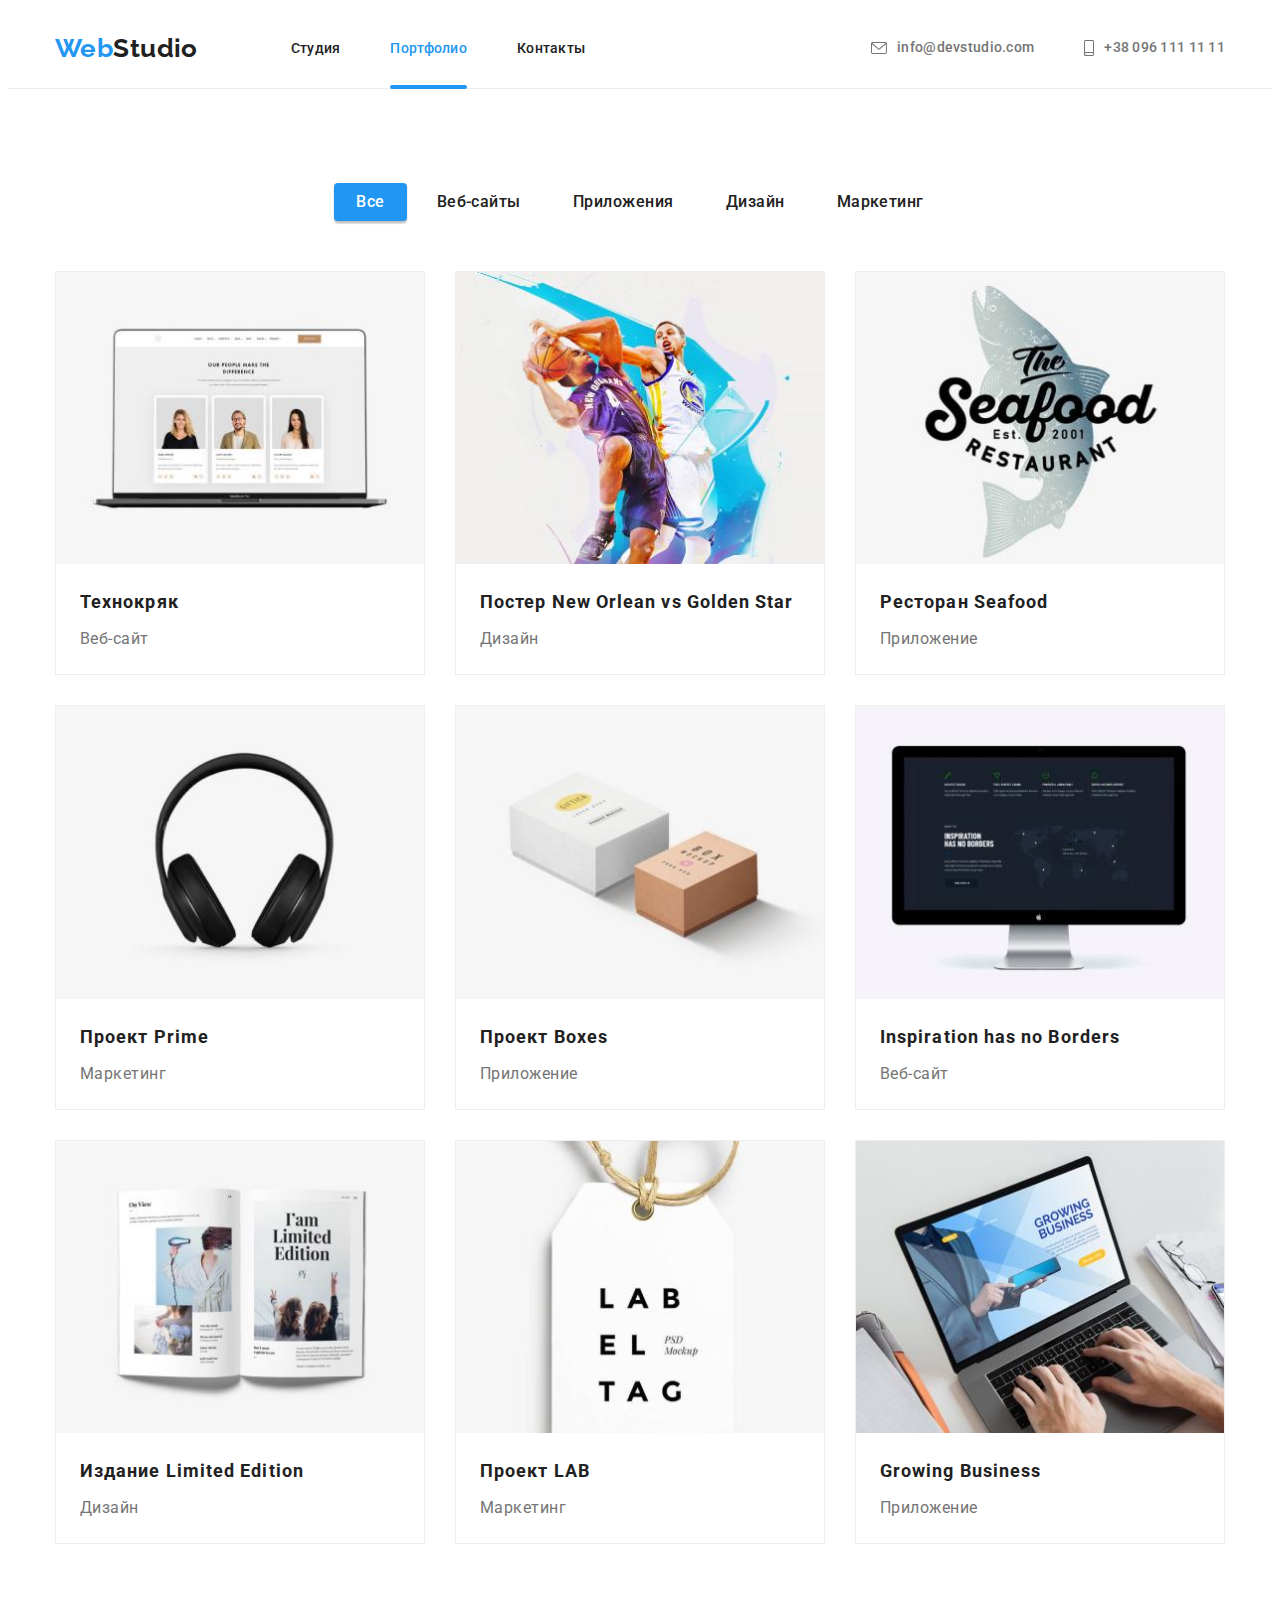
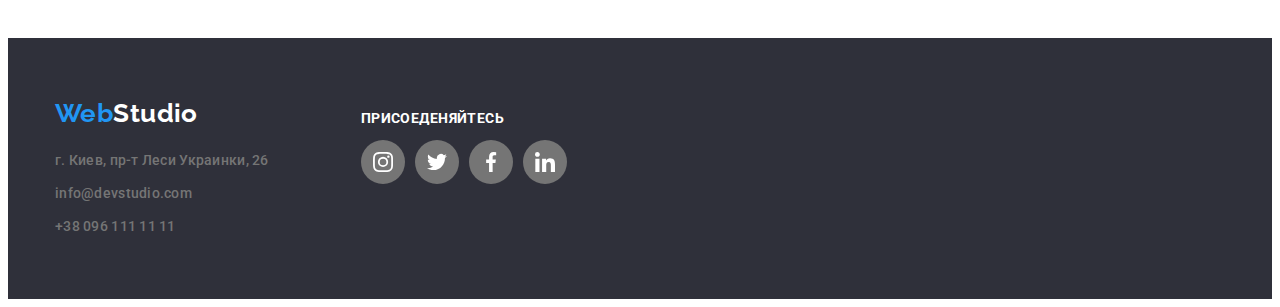
==== portfolio.html @ cee10125 "Підготовка" ====
<!DOCTYPE html>
<html lang="ru">
  <head>
    <meta charset="UTF-8" />
    <meta http-equiv="X-UA-Compatible" content="IE=edge" />
    <meta name="viewport" content="width=device-width, initial-scale=1.0" />
    <title>WebStudio - Портфолио</title>
    <link
      rel="stylesheet"
      href="https://cdnjs.cloudflare.com/ajax/libs/modern-normalize/1.1.0/modern-normalize.min.css"
      integrity="sha512-wpPYUAdjBVSE4KJnH1VR1HeZfpl1ub8YT/NKx4PuQ5NmX2tKuGu6U/JRp5y+Y8XG2tV+wKQpNHVUX03MfMFn9Q=="
      crossorigin="anonymous"
      referrerpolicy="no-referrer"
    />
    <link rel="stylesheet" href="./css/styles.css" />
    <link rel="preconnect" href="https://fonts.googleapis.com" />
    <link rel="preconnect" href="https://fonts.gstatic.com" crossorigin />
    <link rel="preconnect" href="https://fonts.googleapis.com" />
    <link rel="preconnect" href="https://fonts.gstatic.com" crossorigin />
    <link
      href="https://fonts.googleapis.com/css2?family=Raleway:ital,wght@0,700;1,700&family=Roboto:ital,wght@0,400;0,500;0,700;0,900;1,400;1,500;1,700;1,900&display=swap"
      rel="stylesheet"
    />
  </head>
  <body>
    <header class="page-header">
      <div class="container">
        <nav class="site-nav">
          <a href="./index.html" class="logo">Web<span class="logo-header">Studio</span></a>
          <ul class="list">
            <li class="header-item"><a href="./index.html" class="link">Студия</a></li>
            <li class="header-item">
              <a href="./portfolio.html" class="link current">Портфолио</a>
            </li>
            <li class="header-item"><a href="" class="link">Контакты</a></li>
          </ul>
        </nav>
        <ul class="site-contact list">
          <li class="header-item">
            <a href="mailto:info@devstudio.com" class="link">           
                <svg width="16px" height="12px" class="header-icon">
              <use href="./images/sprite.svg#envelope" ></use></svg>
                info@devstudio.com</a>
          </li>
          <li class="header-item">
            <a href="tel:+380961111111" class="link">
              <svg width="10px" height="16px" class="header-icon">
              <use href="./images/sprite.svg#smartphone" ></use>
            </svg>
            +38 096 111 11 11</a>
          </li>
        </ul>
      </div>
    </header>
    <main>
      <section class="section">
        <div class="container">
          <h1 hidden>Страница портфолио</h1>
          <!--  фильтр -->

          <h2 hidden>Фильтр</h2>
          <ul class="list filter">
            <li class="filter-item">
              <button type="button" class="button button-active">Все</button>
            </li>
            <li class="filter-item">
              <button type="button" class="button">Веб-сайты</button>
            </li>
            <li class="filter-item">
              <button type="button" class="button">Приложения</button>
            </li>
            <li class="filter-item">
              <button type="button" class="button">Дизайн</button>
            </li>
            <li class="filter-item">
              <button type="button" class="button">Маркетинг</button>
            </li>
          </ul>

          <!--  портфолио -->

          <ul class="list flex-list portfolio">
            <li class="item">
              <a href="./portfolio.html" class="portfolio-link">
                <div class="portfolio-img-wrapper">
                  <img src="./images/portolio/img1.jpg" alt="технокряк" width="370" />
                  <p class="portfolio-overley-text">Технокряк это современная площадка распространения коронавируса. Компании используют эту платформу для цифрового
                  шпионажа и атак на защищённые сервера конкурентов.</p>
                </div>
                <div class="portfolio-text-margin">
                  <h2 class="portfolio-work">Технокряк</h2>
                  <p class="portfolio-type">Веб-сайт</p>
                </div>
              </a>
            </li>
            <li class="item">
              <a href="./portfolio.html" class="portfolio-link">
                <div class="portfolio-img-wrapper">
                  <img src="./images/portolio/img2.jpg" alt="Постер New Orlean vs Golden Star" width="370"/>
                  <p class="portfolio-overley-text">Технокряк это современная площадка распространения коронавируса. Компании используют эту платформу для цифрового
                  шпионажа и атак на защищённые сервера конкурентов.</p>
                </div>
     
                <div class="portfolio-text-margin">
                  <h2 class="portfolio-work">Постер New Orlean vs Golden Star</h2>
                  <p class="portfolio-type">Дизайн</p>
                </div>
              </a>
            </li>
            <li class="item">
              <a href="./portfolio.html" class="portfolio-link">
                <div class="portfolio-img-wrapper">
                  <img src="./images/portolio/img3.jpg" alt="Ресторан Seafood" width="370" />
                  <p class="portfolio-overley-text">Технокряк это современная площадка распространения коронавируса. Компании используют эту платформу для цифрового
                  шпионажа и атак на защищённые сервера конкурентов.</p>
                </div>
                                
                <div class="portfolio-text-margin">
                  <h2 class="portfolio-work">Ресторан Seafood</h2>
                  <p class="portfolio-type">Приложение</p>
                </div>
              </a>
            </li>
            <li class="item">
              <a href="./portfolio.html" class="portfolio-link">
                <div class="portfolio-img-wrapper">
                  <img src="./images/portolio/img4.jpg" alt="Проект Prime" width="370" />
                  <p class="portfolio-overley-text">Технокряк это современная площадка распространения коронавируса. Компании используют эту платформу для цифрового
                  шпионажа и атак на защищённые сервера конкурентов.</p>
                </div>

                <div class="portfolio-text-margin">
                  <h2 class="portfolio-work">Проект Prime</h2>
                  <p class="portfolio-type">Маркетинг</p>
                </div>
              </a>
            </li>
            <li class="item">
              <a href="./portfolio.html" class="portfolio-link"> 
                <div class="portfolio-img-wrapper">
                  <img src="./images/portolio/img5.jpg" alt="Проект Boxes" width="370" />
                  <p class="portfolio-overley-text">Технокряк это современная площадка распространения коронавируса. Компании используют эту платформу для цифрового
                  шпионажа и атак на защищённые сервера конкурентов.</p>
                </div>
                
                <div class="portfolio-text-margin">
                  <h2 class="portfolio-work">Проект Boxes</h2>
                  <p class="portfolio-type">Приложение</p>
                </div>
              </a>
            </li>
            <li class="item">
              <a href="./portfolio.html" class="portfolio-link">
                <div class="portfolio-img-wrapper">
                  <img src="./images/portolio/img6.jpg" alt="Inspiration has no Borders" width="370" />
                  <p class="portfolio-overley-text">Технокряк это современная площадка распространения коронавируса. Компании используют эту платформу для цифрового
                  шпионажа и атак на защищённые сервера конкурентов.</p>
                </div>
  
                <div class="portfolio-text-margin">
                  <h2 class="portfolio-work">Inspiration has no Borders</h2>
                  <p class="portfolio-type">Веб-сайт</p>
                </div>
              </a>
            </li>
            <li class="item">
              <a href="./portfolio.html" class="portfolio-link">
                <div class="portfolio-img-wrapper">
                  <img src="./images/portolio/img7.jpg" alt="Издание Limited Edition" width="370" />
                  <p class="portfolio-overley-text">Технокряк это современная площадка распространения коронавируса. Компании используют эту платформу для цифрового
                  шпионажа и атак на защищённые сервера конкурентов.</p>
                </div>

                <div class="portfolio-text-margin">
                  <h2 class="portfolio-work">Издание Limited Edition</h2>
                  <p class="portfolio-type">Дизайн</p>
                </div>
              </a>
            </li>
            <li class="item">
              <a href="./portfolio.html" class="portfolio-link">
                <div class="portfolio-img-wrapper">
                  <img src="./images/portolio/img8.jpg" alt="Проект LAB" width="370" />
                  <p class="portfolio-overley-text">Технокряк это современная площадка распространения коронавируса. Компании используют эту платформу для цифрового
                  шпионажа и атак на защищённые сервера конкурентов.</p>
                </div>

                <div class="portfolio-text-margin">
                  <h2 class="portfolio-work">Проект LAB</h2>
                  <p class="portfolio-type">Маркетинг</p>
                </div>
              </a>
            </li>
            <li class="item">
              <a href="./portfolio.html" class="portfolio-link">
                <div class="portfolio-img-wrapper">
                  <img src="./images/portolio/img9.jpg" alt="Growing Business" width="370" />
                  <p class="portfolio-overley-text">Технокряк это современная площадка распространения коронавируса. Компании используют эту платформу для цифрового
                  шпионажа и атак на защищённые сервера конкурентов.</p>
                </div>
                
                <div class="portfolio-text-margin">
                  <h2 class="portfolio-work">Growing Business</h2>
                  <p class="portfolio-type">Приложение</p>
                </div>
              </a>
            </li>
          </ul>
        </div>
      </section>
    </main>
    
    <footer class="footer">
      <div class="container">
        <div>
        <a href="./index.html" class="logo footer-logo"
          >Web<span class="logo-footer">Studio</span></a>
        <address>
          <ul class="list site-contact-footer">
            <li class="footer-item"><a href="" class="link">г. Киев, пр-т Леси Украинки, 26</a></li>
            <li class="footer-item">
              <a href="mailto:info@devstudio.com" class="link">info@devstudio.com</a>
            </li>
            <li class="footer-item">
              <a href="tel:+380961111111" class="link">+38 096 111 11 11</a>
            </li>
          </ul>
        </address>
      </div>
      <div class="footer-sosial">
        <p class="footer-connect">Присоеденяйтесь</p> 
        <ul class="list sosial-list">
          <li class="sosial-item">
            <a href="" class="sosial-bgr">
              <svg class="sosial-icon">
                <use href="./images/sprite.svg#instagram"></use>
              </svg>
            </a>
          </li>
          <li class="sosial-item">   
            <a href="" class="sosial-bgr">
             <svg class="sosial-icon">
              <use href="./images/sprite.svg#twitter"></use>
             </svg>
            </a>
         </li>
         <li class="sosial-item">
          <a href="" class="sosial-bgr">   
            <svg class="sosial-icon">
              <use href="./images/sprite.svg#facebook"></use>
            </svg>
          </a>
         </li>
          <li class="sosial-item"> 
            <a href="" class="sosial-bgr">  
              <svg class="sosial-icon">
                <use href="./images/sprite.svg#linkedin"></use>
              </svg>
            </a>
          </li>
        </ul>
      </div>
      </div>
    </footer>
  </body>
</html>
---- css/styles.css ----
/* темный цвет в макете #212121 
обычный цвет #757575; 
акцент #2196F3 
белый - вайт */
:root {
  --primary-text-color: #212121;
  --secondary-color: #757575;
  --accent: #2196f3;
  --background-color: #2f303a;
  --white-color: #ffffff;
}
/* сброс стилей */

html {
  box-sizing: border-box;
}
*,
*::after,
*::before {
  box-sizing: inherit;
}

h1,
h2,
h3,
h4,
h5,
h6 {
  margin-top: 0;
  margin-bottom: 0;
}
p {
  margin-top: 0;
}
p:last-child {
  margin-bottom: 0;
}
img {
  display: block;
  max-width: 100%;
  height: auto;
}
address {
  font-style: normal;
}
a {
  text-decoration: none;
}
.list {
  list-style: none;
  padding: 0;
  margin: 0;
}
/*  */
body {
  background-color: var(--white-color);
  font-family: "Roboto", sans-serif;
  font-weight: 400;
  font-size: 14px;
  line-height: 1.71;
  letter-spacing: 0.03em;
  color: var(--secondary-color);
}
button {
  font-family: "Roboto", sans-serif;
  font-size: 16px;
  border: none;
  padding: 6px 22px;
  border-radius: 4px;
  text-align: center;
  cursor: pointer;
}
.section {
  padding-top: 94px;
  padding-bottom: 94px;
  width: 100%;
}
.container {
  width: 1200px;
  margin-left: auto;
  margin-right: auto;
  padding-left: 15px;
  padding-right: 15px;
}
/* filter item  */
.filter-item:not(:last-child) {
  margin-right: 8px;
}

/* навигация */
.logo {
  font-family: "Raleway", sans-serif;
  font-weight: 700;
  color: var(--accent);
  text-decoration: none;
  font-size: 26px;
  line-height: 1.19;
  margin-right: 93px;
}
.logo-header {
  color: var(--primary-text-color);
}
.logo-footer {
  color: var(--white-color);
}

.site-nav .link {
  display: block;
  padding-top: 32px;
  padding-bottom: 32px;

  color: var(--primary-text-color);
  font-style: normal;
  font-weight: 500;
  line-height: 16px;
  letter-spacing: 0.02em;
}

.header-item:not(:last-child) {
  margin-right: 50px;
}

.header-item a {
  align-items: center;
  display: flex;
}

.site-nav .link:focus,
.site-nav .link:hover,
.site-nav .link.current,
.site-contact-footer .link:focus,
.site-contact-footer .link:hover,
.site-contact .link:focus,
.site-contact .link:hover {
  color: var(--accent);
}
/* Ставимо анімацію на ці */
.site-nav .link,
.site-contact-footer .link,
.site-nav .link.current,
.site-contact .link {
  transition: color 250ms cubic-bezier(0.4, 0, 0.2, 1);
  /* transition-delay: 1s; */
}

/* синя рисочка на поточній сторінці */
.current {
  position: relative;
}
.current::after {
  position: absolute;
  bottom: -1px;
  content: "";
  display: block;
  width: 100%;
  height: 4px;
  border-radius: 2px;
  background-color: var(--accent);
}

/* контакты в шапке и футере */
.site-contact-footer .link,
.site-contact .link {
  color: var(--secondary-color);
  font-style: normal;
  font-weight: 500;
  line-height: 1.42;
  letter-spacing: 0.02em;
}
/* линия в хеадере */
.page-header {
  border-bottom: 1px solid #ececec;
}
.page-header .container {
  display: flex;
}

/* секция */
.section-title {
  color: var(--primary-text-color);
  text-align: center;
  font-weight: 700;
  font-size: 36px;
  line-height: 1.17;
  margin-bottom: 50px;
}
.section-subtitle {
  font-weight: bold;
  line-height: 1.14;
  text-transform: uppercase;
  color: var(--primary-text-color);
  margin-bottom: 10px;
}

.section-text {
  color: var(--secondary-color);
  font-style: normal;
  font-weight: normal;
}
/* секція команда */
.team {
  background-color: #f5f4fa;
}
.team-image {
  margin-bottom: 30px;
}
.team-name {
  font-style: normal;
  font-weight: 500;
  font-size: 16px;
  line-height: 1.19;
  text-align: center;
  color: var(--primary-text-color);
  margin-bottom: 10px;
}
.team-role {
  font-size: 16px;
  line-height: 1.19;
  text-align: center;
  /* padding-bottom: 16px; */
}
/* .team-border {
  box-shadow: 0px 1px 3px rgba(0, 0, 0, 0.12), 0px 1px 1px rgba(0, 0, 0, 0.14),
    0px 2px 1px rgba(0, 0, 0, 0.2);
  border-radius: 0px 0px 4px 4px;
  background-color: var(--white-color);
  padding-bottom: 30px;
} */
/* footer */
.footer {
  background-color: var(--background-color);
  padding-top: 60px;
  padding-bottom: 60px;
}
.footer .container {
  display: flex;
}
.footer-connect {
  font-weight: 700;
  line-height: 16px;
  text-transform: uppercase;
  color: var(--white-color);
  padding-top: 12px;
}

.footer-sosial {
  margin-left: 70px;
}
.footer-sosial .sosial-list {
  padding: 0;
  color: var(--white-color);
}
.footer-sosial .sosial-bgr {
  background-color: var(--secondary-color);
}
.footer-sosial .sosial-icon {
  fill: var(--white-color);
}
.footer-logo {
  display: block;
  margin-bottom: 20px;
}
.footer-item:not(:last-child) {
  margin-bottom: 9px;
}
/* герой */
.hero {
  max-width: 1600px;
  height: 600px;
  margin-left: auto;
  margin-right: auto;
  background-repeat: no-repeat;
  background-size: cover;
  background-position: center;
  background-color: var(--background-color);
  background-image: linear-gradient(
      to right,
      rgba(47, 48, 58, 0.4),
      rgba(47, 48, 58, 0.4)
    ),
    url("../images/hero-img.jpg");
  color: var(--white-color);
  text-align: center;
  padding-top: 200px;
  padding-bottom: 200px;
}
.hero-title {
  margin-top: 0;
  margin-bottom: 30px;
  text-align: center;
  text-transform: uppercase;
  font-weight: 900;
  font-size: 44px;
  line-height: 1.36;
  letter-spacing: 0.06em;
}
.hero button {
  background-color: var(--accent);
  color: var(--white-color);
  padding: 10px 32px;
  font-weight: 700;
  line-height: 1.875;
  letter-spacing: 0.06em;
}
/* в каждой секции елементам списка нужно давать 
display: flex; сделаю 1н клас на всех */
.flex-list {
  display: flex;
  flex-wrap: wrap;
  margin-left: -30px;
  margin-top: -30px;
}

/* в каждой секции елементам списка нужно давать 
margin-right: 30px; сделаю 1н клас на всех */
li.item {
  margin-left: 30px;
  margin-top: 30px;
}
.work .item {
  flex-basis: calc(100% / 3 - 30px);
}

.work-box {
  position: relative;
}
.work-text {
  position: absolute;
  bottom: 0;

  color: var(--white-color);
  background-color: rgba(47, 48, 58, 0.8);

  width: 100%;
  /* height: 70px; */
  text-align: center;

  text-transform: uppercase;
  font-weight: 700;
  line-height: 16px;
  padding-top: 27px;
  padding-bottom: 27px;
}

.features .item {
  flex-basis: calc(100% / 4 - 30px);
  background-color: var(--white-color);
}
.team-item {
  flex-basis: calc(100% / 4 - 30px);
  box-shadow: 0px 1px 3px rgba(0, 0, 0, 0.12), 0px 1px 1px rgba(0, 0, 0, 0.14),
    0px 2px 1px rgba(0, 0, 0, 0.2);
  border-radius: 0px 0px 4px 4px;
  background-color: var(--white-color);
  padding-bottom: 30px;
}

/* секция особенности features*/
.features.section {
  padding-bottom: 0;
}

.futures-icon {
  width: 70px;
  height: 70px;
}
/* фон під значком */
.icon-bgr {
  display: flex;
  justify-content: center;
  align-items: center;
  height: 120px;
  margin-bottom: 30px;
  background: #f5f4fa;
  border-radius: 4px;
}

/* кнопки в фильтре */
.filter {
  margin-bottom: 50px;
  justify-content: center;
  display: flex;
}
.button {
  background-color: var(--white-color);
  color: var(--primary-text-color);
  font-style: normal;
  font-weight: 500;
  line-height: 1.62;
  letter-spacing: 0.03em;

  transition: color 250ms cubic-bezier(0.4, 0, 0.2, 1), background-color 250ms cubic-bezier(0.4, 0, 0.2, 1);
}

.filter .button:focus,
.filter .button:active,
.filter .button:hover,
.button-active {
  color: var(--white-color);
  background-color: var(--accent);
  box-shadow: 0px 3px 1px rgba(0, 0, 0, 0.1), 0px 1px 2px rgba(0, 0, 0, 0.08),
    0px 2px 2px rgba(0, 0, 0, 0.12);
  border-radius: 4px;
}

.filter .list {
  justify-content: center;
  display: flex;
}

/* секція портфоліо */
.portfolio-link {
  display: block;

  transition: box-shadow 250ms cubic-bezier(0.4, 0, 0.2, 1);
  
}
.portfolio-link:hover,
.portfolio-link:focus {
  box-shadow: 0px 4px 4px rgba(0, 0, 0, 0.25);
  outline: none;
}

.portfolio .list {
  margin-left: -30px;
  margin-top: -30px;
  display: flex;
  flex-wrap: wrap;
}
.portfolio .item {
  flex-basis: calc(100% / 3 - 30px);
  border: 1px solid #eeeeee;
}


.portfolio-link:hover .portfolio-overley-text,
.portfolio-link:focus .portfolio-overley-text {
  transform: translateY(0);
}

.portfolio-img-wrapper {
  position: relative;
  overflow: hidden;
}
.portfolio-overley-text {
  position: absolute;
  top: 0;
  width: 100%;

  font-size: 18px;
  line-height: 1.56;
  letter-spacing: 0.03em;
  color: var(--white-color);

  background-color: rgba(33, 150, 243, 0.9);
  padding: 63px 24px;

  transform: translateY(101%);
  transition: transform 250ms cubic-bezier(0.4, 0, 0.2, 1);
}

.portfolio-work {
  font-style: normal;
  font-weight: bold;
  font-size: 18px;
  line-height: 2;
  letter-spacing: 0.06em;
  color: var(--primary-text-color);
  margin-bottom: 4px;
}
.portfolio-type {
  font-style: normal;
  font-weight: normal;
  font-size: 16px;
  line-height: 1.87;
  letter-spacing: 0.03em;
  color: var(--secondary-color);
}
.portfolio-text-margin {
  padding: 20px 24px;
}

/* добавляем flex  */

.page-header,
.site-contact,
.site-nav,
.site-nav > .list {
  display: flex;
  align-items: center;
}
.site-contact {
  margin-left: auto;
}
/* клиенты секция */
/* .clients .item {
  flex-basis: calc(100% / 6 - 30px);
  border: 1px solid #afb1b8;
  box-sizing: border-box;
  border-radius: 4px;
  align-items: center;

  color: #afb1b8;

  display: flex;
  justify-content: center;
  height: 92px;
} */
/* .clients .item:focus,
.clients .item:active,
.clients .item:hover {
  border-color: var(--accent);
  color: var(--accent);
} */

/* лева хрень яку я переробляю непонятно чому */
.clients .item {
  flex-basis: calc(100% / 6 - 30px);
}
.clients-link {
  border: 1px solid #afb1b8;
  box-sizing: border-box;
  border-radius: 4px;
  align-items: center;
  color: #afb1b8;
  display: flex;
  justify-content: center;
  height: 92px;
  /* ------- */
  transition: color 250ms cubic-bezier(0.4, 0, 0.2, 1), background-color 250ms cubic-bezier(0.4, 0, 0.2, 1);
}
.clients-link:hover,
.clients-link:focus,
.clients-link:active {
  border-color: var(--accent);
  color: var(--accent);
}
.clients-icon {
  width: 106px;
  height: 60px;
  fill: currentColor;
}

.header-icon {
  fill: currentColor;
  margin-right: 10px;
}

.sosial-list {
  display: flex;
  justify-content: center;
  padding-left: 32px;
  padding-right: 32px;
}

.sosial-bgr {
  width: 44px;
  height: 44px;
  border-radius: 22px;
  background-color: var(--white-color);
  display: flex;
  justify-content: center;
  align-items: center;
  color: var(--secondary-color);
  transition: color 250ms cubic-bezier(0.4, 0, 0.2, 1),
    background-color 250ms cubic-bezier(0.4, 0, 0.2, 1);
}

.sosial-icon {
  width: 20px;
  height: 20px;
  fill: currentColor;
}
.sosial-bgr:focus,
.sosial-bgr:active,
.sosial-bgr:hover {
  background-color: var(--accent);
  color: var(--white-color);
}

.sosial-item:not(:last-child) {
  margin-right: 10px;
}

/* модальное окно */
.backdrop {
  position: fixed;
  top: 0;
  width: 100vw;
  height: 100vh;
  background-color: rgba(0, 0, 0, 0.2);
  display: flex;
  align-items: center;
  justify-content: center;

  transition: opacity 250ms cubic-bezier(0.4, 0, 0.2, 1), visibility 250ms cubic-bezier(0.4, 0, 0.2, 1);
}

.backdrop.is-hidden {
  opacity: 0;
  visibility: hidden;
  pointer-events: none;
 
}

.backdrop.is-hidden .modal{
transform: scale(2);
}

.modal {
  position: relative;
  width: 528px;
  min-height: 182px;
 
  padding: 15px;
  background-color: var(--white-color);
  box-shadow: 0px 1px 3px rgba(0, 0, 0, 0.12), 0px 1px 1px rgba(0, 0, 0, 0.14),
    0px 2px 1px rgba(0, 0, 0, 0.2);
  border-radius: 4px;

  transform: scale(1);
  transition: transform 250ms cubic-bezier(0.4, 0, 0.2, 1);
}

.btn-close {
  padding: 0;
  position: absolute;

  top: 8px;
  right: 8px;

  width: 30px;
  height: 30px;

  background-color: transparent;
  border: 1px solid rgba(0, 0, 0, 0.1);
  border-radius: 50%;
  fill: currentColor;
}

.btn-close:hover{
  color: var(--accent);
}
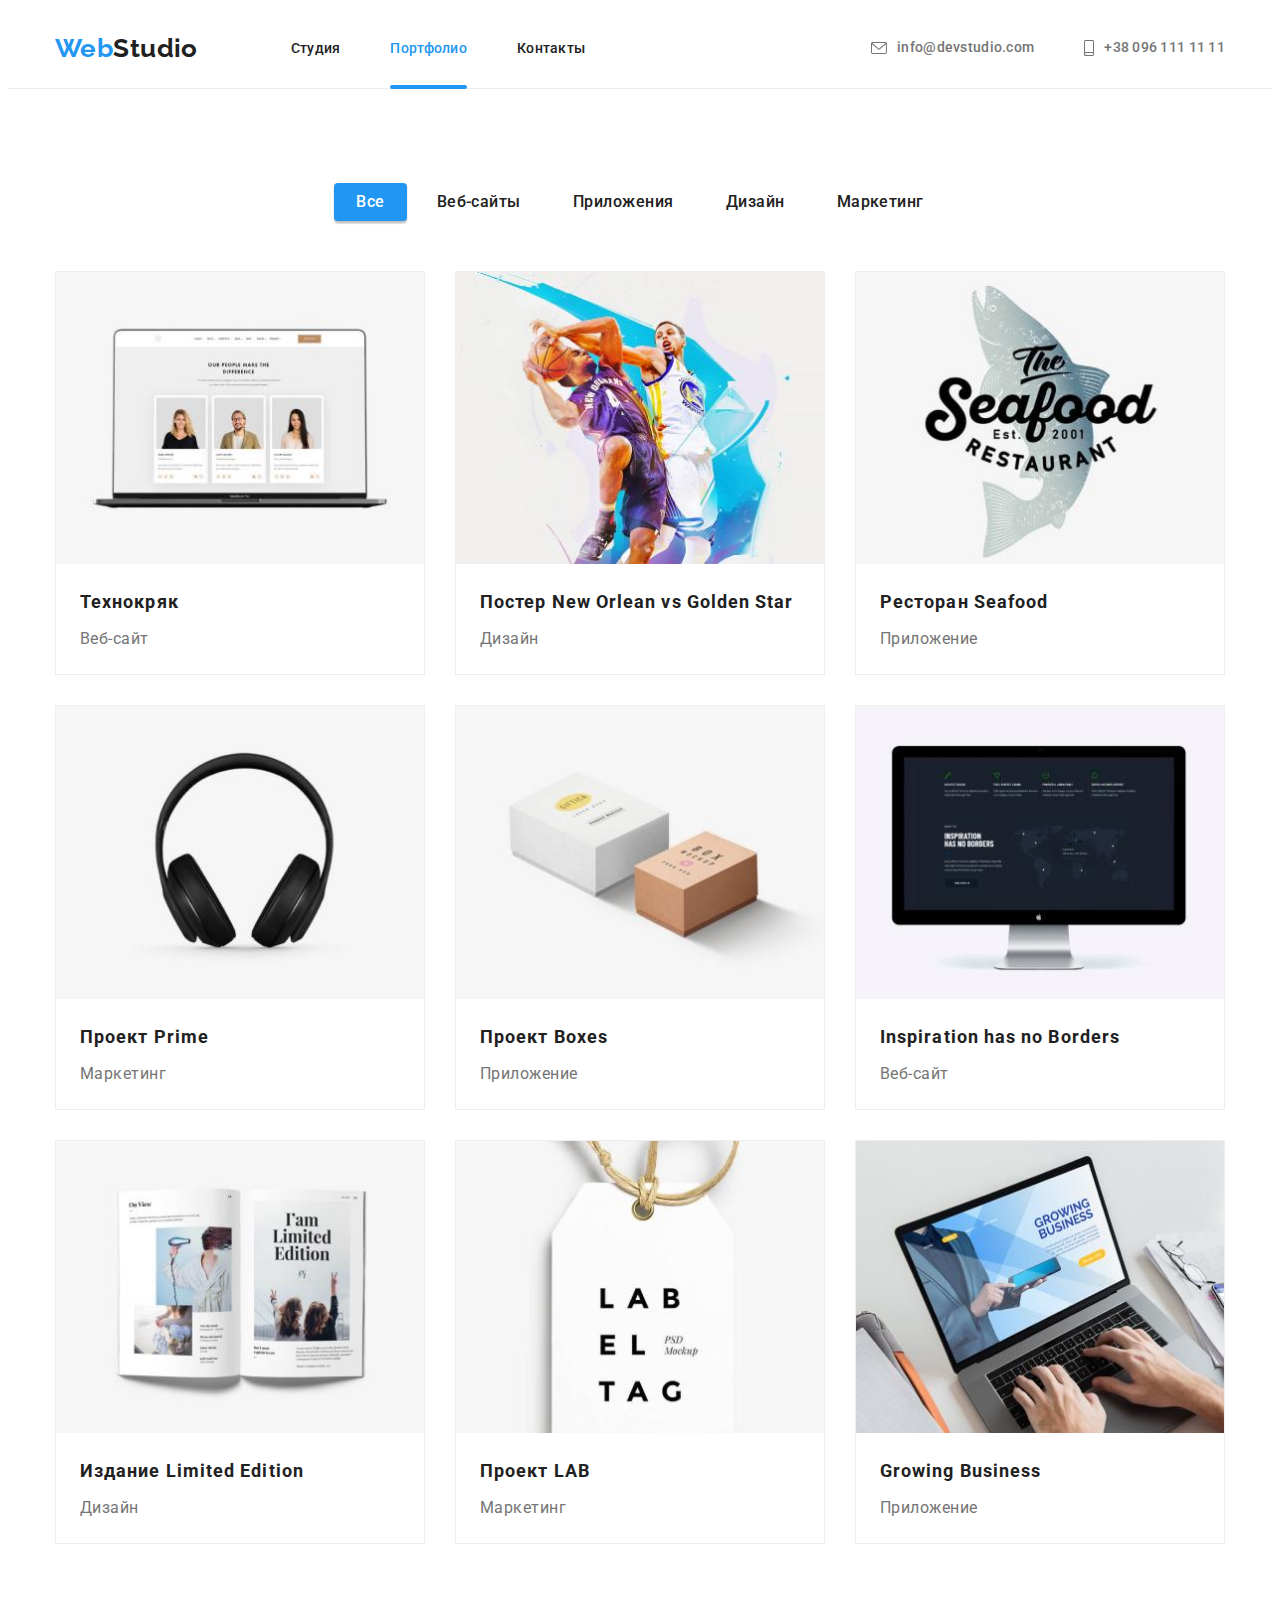
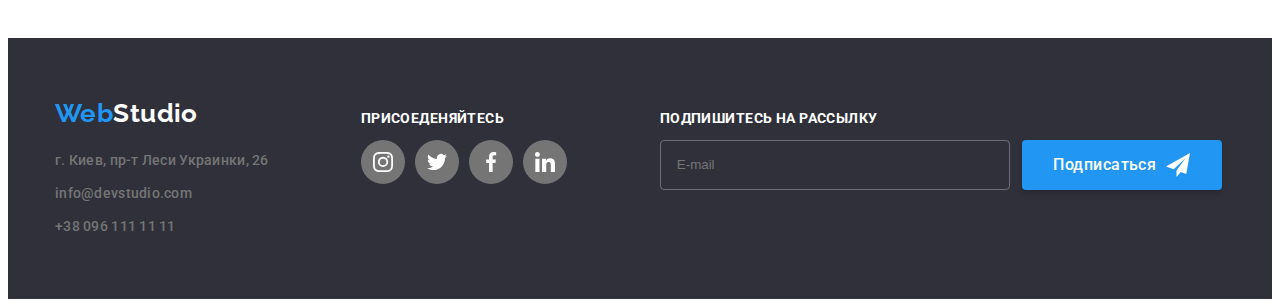
==== commit 28ca0694: "forms footer" ====
--- a/portfolio.html
+++ b/portfolio.html
@@ -213,54 +213,77 @@
     <footer class="footer">
       <div class="container">
         <div>
-        <a href="./index.html" class="logo footer-logo"
-          >Web<span class="logo-footer">Studio</span></a>
-        <address>
-          <ul class="list site-contact-footer">
-            <li class="footer-item"><a href="" class="link">г. Киев, пр-т Леси Украинки, 26</a></li>
-            <li class="footer-item">
-              <a href="mailto:info@devstudio.com" class="link">info@devstudio.com</a>
-            </li>
-            <li class="footer-item">
-              <a href="tel:+380961111111" class="link">+38 096 111 11 11</a>
-            </li>
-          </ul>
-        </address>
-      </div>
-      <div class="footer-sosial">
-        <p class="footer-connect">Присоеденяйтесь</p> 
-        <ul class="list sosial-list">
-          <li class="sosial-item">
-            <a href="" class="sosial-bgr">
-              <svg class="sosial-icon">
-                <use href="./images/sprite.svg#instagram"></use>
-              </svg>
-            </a>
-          </li>
-          <li class="sosial-item">   
-            <a href="" class="sosial-bgr">
-             <svg class="sosial-icon">
-              <use href="./images/sprite.svg#twitter"></use>
-             </svg>
-            </a>
-         </li>
-         <li class="sosial-item">
-          <a href="" class="sosial-bgr">   
-            <svg class="sosial-icon">
-              <use href="./images/sprite.svg#facebook"></use>
-            </svg>
-          </a>
-         </li>
-          <li class="sosial-item"> 
-            <a href="" class="sosial-bgr">  
-              <svg class="sosial-icon">
-                <use href="./images/sprite.svg#linkedin"></use>
-              </svg>
-            </a>
-          </li>
-        </ul>
-      </div>
+          <a href="./index.html" class="logo footer-logo"
+            >Web<span class="logo-footer">Studio</span></a
+          >
+          <address>
+            <ul class="list site-contact-footer">
+              <li class="footer-item">
+                <a href="" class="link">г. Киев, пр-т Леси Украинки, 26</a>
+              </li>
+              <li class="footer-item">
+                <a href="mailto:info@devstudio.com" class="link"
+                  >info@devstudio.com</a
+                >
+              </li>
+              <li class="footer-item">
+                <a href="tel:+380961111111" class="link">+38 096 111 11 11</a>
+              </li>
+            </ul>
+          </address>
+        </div>
+        <div class="footer-sosial">
+          <p class="footer-connect">Присоеденяйтесь</p>
+          <ul class="list sosial-list">
+            <li class="sosial-item">
+              <a href="" class="sosial-bgr">
+                <svg class="sosial-icon">
+                  <use href="./images/sprite.svg#instagram"></use>
+                </svg>
+              </a>
+            </li>
+            <li class="sosial-item">
+              <a href="" class="sosial-bgr">
+                <svg class="sosial-icon">
+                  <use href="./images/sprite.svg#twitter"></use>
+                </svg>
+              </a>
+            </li>
+            <li class="sosial-item">
+              <a href="" class="sosial-bgr">
+                <svg class="sosial-icon">
+                  <use href="./images/sprite.svg#facebook"></use>
+                </svg>
+              </a>
+            </li>
+            <li class="sosial-item">
+              <a href="" class="sosial-bgr">
+                <svg class="sosial-icon">
+                  <use href="./images/sprite.svg#linkedin"></use>
+                </svg>
+              </a>
+            </li>
+          </ul>
+        </div>
+
+        <div class="footer-submit">
+          <form name="submit_form" autocomplete="off" novalidate>
+            <p class="footer-connect">Подпишитесь на рассылку</p>
+            <div class="footer-form-wrapper">       
+              <input class="footer-input" type="email" id="footer-email" placeholder="E-mail">
+            
+                <button type="submit" class="button form-btn">Подписаться
+                  <svg width="24" height="24">
+                    <use href="./images/icons.svg#send-btn"></use>
+                  </svg>
+                </button>
+            
+            </div>
+          </form>
+        </div>
+
       </div>
     </footer>
+
   </body>
 </html>
--- a/css/styles.css
+++ b/css/styles.css
@@ -246,6 +246,10 @@
 .footer-sosial {
   margin-left: 70px;
 }
+.footer-submit {
+  margin-left: 93px;
+}
+
 .footer-sosial .sosial-list {
   padding: 0;
   color: var(--white-color);
@@ -389,7 +393,8 @@
   line-height: 1.62;
   letter-spacing: 0.03em;
 
-  transition: color 250ms cubic-bezier(0.4, 0, 0.2, 1), background-color 250ms cubic-bezier(0.4, 0, 0.2, 1);
+  transition: color 250ms cubic-bezier(0.4, 0, 0.2, 1),
+    background-color 250ms cubic-bezier(0.4, 0, 0.2, 1);
 }
 
 .filter .button:focus,
@@ -413,7 +418,6 @@
   display: block;
 
   transition: box-shadow 250ms cubic-bezier(0.4, 0, 0.2, 1);
-  
 }
 .portfolio-link:hover,
 .portfolio-link:focus {
@@ -431,7 +435,6 @@
   flex-basis: calc(100% / 3 - 30px);
   border: 1px solid #eeeeee;
 }
-
 
 .portfolio-link:hover .portfolio-overley-text,
 .portfolio-link:focus .portfolio-overley-text {
@@ -527,7 +530,8 @@
   justify-content: center;
   height: 92px;
   /* ------- */
-  transition: color 250ms cubic-bezier(0.4, 0, 0.2, 1), background-color 250ms cubic-bezier(0.4, 0, 0.2, 1);
+  transition: color 250ms cubic-bezier(0.4, 0, 0.2, 1),
+    background-color 250ms cubic-bezier(0.4, 0, 0.2, 1);
 }
 .clients-link:hover,
 .clients-link:focus,
@@ -593,26 +597,26 @@
   align-items: center;
   justify-content: center;
 
-  transition: opacity 250ms cubic-bezier(0.4, 0, 0.2, 1), visibility 250ms cubic-bezier(0.4, 0, 0.2, 1);
+  transition: opacity 250ms cubic-bezier(0.4, 0, 0.2, 1),
+    visibility 250ms cubic-bezier(0.4, 0, 0.2, 1);
 }
 
 .backdrop.is-hidden {
   opacity: 0;
   visibility: hidden;
   pointer-events: none;
- 
-}
-
-.backdrop.is-hidden .modal{
-transform: scale(2);
+}
+
+.backdrop.is-hidden .modal {
+  transform: scale(2);
 }
 
 .modal {
   position: relative;
   width: 528px;
   min-height: 182px;
- 
-  padding: 15px;
+
+  padding: 40px;
   background-color: var(--white-color);
   box-shadow: 0px 1px 3px rgba(0, 0, 0, 0.12), 0px 1px 1px rgba(0, 0, 0, 0.14),
     0px 2px 1px rgba(0, 0, 0, 0.2);
@@ -638,6 +642,94 @@
   fill: currentColor;
 }
 
-.btn-close:hover{
+.btn-close:hover {
   color: var(--accent);
 }
+/* форма */
+.form {
+  padding: 40px;
+  margin-left: auto;
+  margin-right: auto;
+}
+
+.form-title {
+  font-weight: 700;
+  font-size: 20px;
+  line-height: 23px;
+  letter-spacing: 0.03em;
+  color: var(--primary-text-color);
+}
+
+.form-field {
+  display: flex;
+  flex-direction: column;
+  margin-bottom: 10px;
+}
+
+textarea,
+.form-field input {
+  width: 100%;
+  padding: 12px 16px;
+  border: 1px solid rgba(33, 33, 33, 0.2);
+  border-radius: 4px;
+}
+.form-field input:active,
+.form-field input:hover,
+.form-field input:focus {
+  border: 1px solid var(--accent);
+}
+
+.form-field label,
+.form-field placeholder {
+  margin-bottom: 4px;
+
+  font-size: 12px;
+  line-height: 14px;
+  letter-spacing: 0.01em;
+}
+
+.form-field::placeholder {
+  color: rgba(117, 117, 117, 0.5);
+}
+
+textarea {
+  resize: none;
+}
+
+.form-btn {
+  display: flex;
+  background: var(--accent);
+  box-shadow: 0px 4px 4px rgba(0, 0, 0, 0.15);
+  border-radius: 4px;
+  color: var(--white-color);
+  width: 200px;
+  height: 50px;
+  fill: var(--white-color);
+  align-items: center;
+  justify-content: center
+}
+.form-btn svg{
+  margin-left: 10px;
+}
+
+.footer-form-wrapper {
+  display: flex;
+  flex-wrap: wrap;
+}
+
+.footer-input {
+  width: 350px;
+  border: 1px solid rgba(255, 255, 255, 0.3);
+  box-sizing: border-box;
+  /* filter: drop-shadow(0px 4px 4px rgba(0, 0, 0, 0.15)); */
+  border-radius: 4px;
+  background: transparent;
+  padding: 15px 16px;
+  margin-right: 12px;
+}
+
+.footer-input:active,
+.footer-input:hover,
+.footer-input:focus {
+  border: 1px solid var(--accent);
+}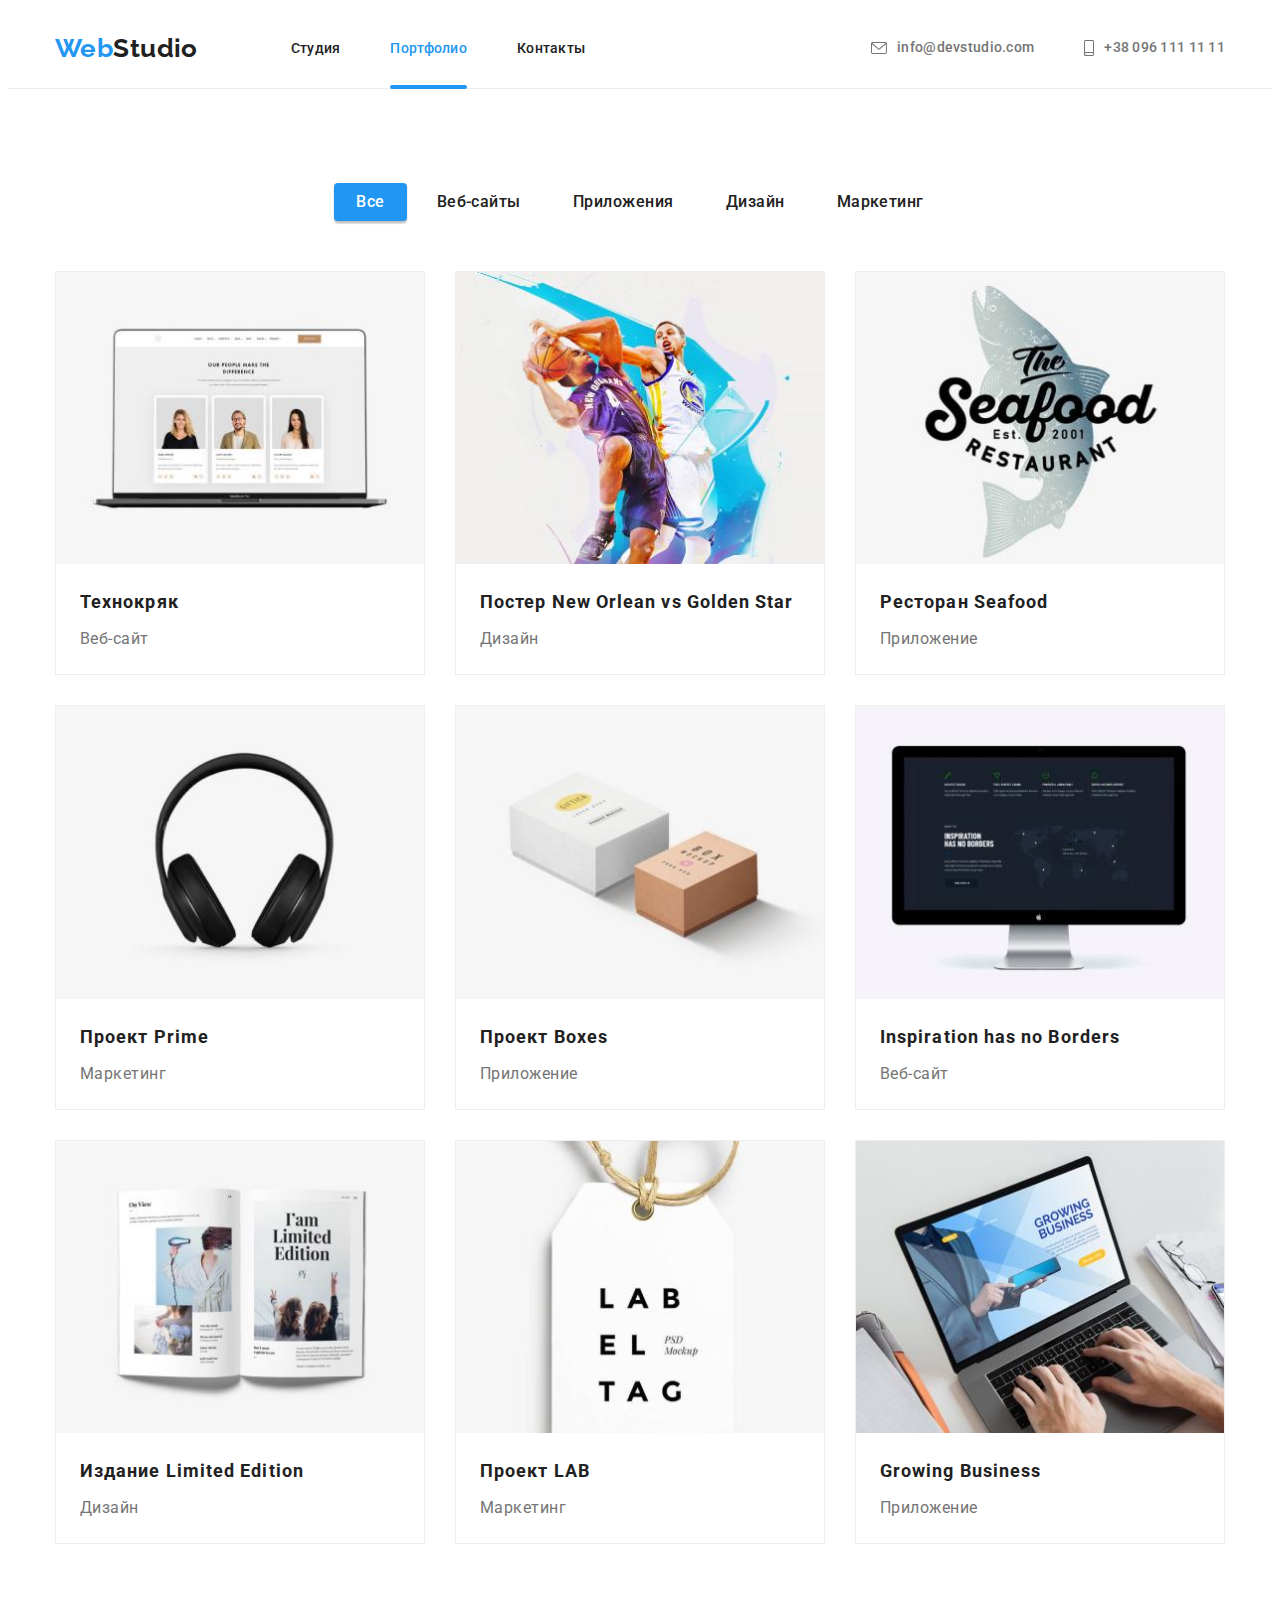
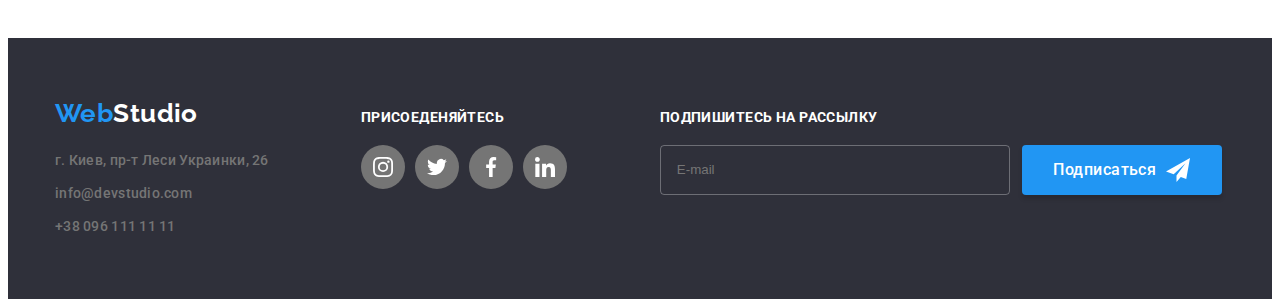
==== commit c74b6af8: "зробив ще раз )" ====
--- a/portfolio.html
+++ b/portfolio.html
@@ -210,80 +210,72 @@
       </section>
     </main>
     
-    <footer class="footer">
-      <div class="container">
-        <div>
-          <a href="./index.html" class="logo footer-logo"
-            >Web<span class="logo-footer">Studio</span></a
-          >
-          <address>
-            <ul class="list site-contact-footer">
-              <li class="footer-item">
-                <a href="" class="link">г. Киев, пр-т Леси Украинки, 26</a>
-              </li>
-              <li class="footer-item">
-                <a href="mailto:info@devstudio.com" class="link"
-                  >info@devstudio.com</a
-                >
-              </li>
-              <li class="footer-item">
-                <a href="tel:+380961111111" class="link">+38 096 111 11 11</a>
-              </li>
-            </ul>
-          </address>
-        </div>
-        <div class="footer-sosial">
-          <p class="footer-connect">Присоеденяйтесь</p>
-          <ul class="list sosial-list">
-            <li class="sosial-item">
-              <a href="" class="sosial-bgr">
-                <svg class="sosial-icon">
-                  <use href="./images/sprite.svg#instagram"></use>
-                </svg>
-              </a>
-            </li>
-            <li class="sosial-item">
-              <a href="" class="sosial-bgr">
-                <svg class="sosial-icon">
-                  <use href="./images/sprite.svg#twitter"></use>
-                </svg>
-              </a>
-            </li>
-            <li class="sosial-item">
-              <a href="" class="sosial-bgr">
-                <svg class="sosial-icon">
-                  <use href="./images/sprite.svg#facebook"></use>
-                </svg>
-              </a>
-            </li>
-            <li class="sosial-item">
-              <a href="" class="sosial-bgr">
-                <svg class="sosial-icon">
-                  <use href="./images/sprite.svg#linkedin"></use>
-                </svg>
-              </a>
-            </li>
-          </ul>
-        </div>
-
-        <div class="footer-submit">
-          <form name="submit_form" autocomplete="off" novalidate>
-            <p class="footer-connect">Подпишитесь на рассылку</p>
-            <div class="footer-form-wrapper">       
-              <input class="footer-input" type="email" id="footer-email" placeholder="E-mail">
-            
-                <button type="submit" class="button form-btn">Подписаться
-                  <svg width="24" height="24">
-                    <use href="./images/icons.svg#send-btn"></use>
-                  </svg>
-                </button>
-            
-            </div>
-          </form>
-        </div>
-
-      </div>
-    </footer>
+<footer class="footer">
+  <div class="container">
+    <div>
+      <a href="./index.html" class="logo footer-logo">Web<span class="logo-footer">Studio</span></a>
+      <address>
+        <ul class="list site-contact-footer">
+          <li class="footer-item">
+            <a href="" class="link">г. Киев, пр-т Леси Украинки, 26</a>
+          </li>
+          <li class="footer-item">
+            <a href="mailto:info@devstudio.com" class="link">info@devstudio.com</a>
+          </li>
+          <li class="footer-item">
+            <a href="tel:+380961111111" class="link">+38 096 111 11 11</a>
+          </li>
+        </ul>
+      </address>
+    </div>
+    <div class="footer-sosial">
+      <p class="footer-connect">Присоеденяйтесь</p>
+      <ul class="list sosial-list">
+        <li class="sosial-item">
+          <a href="" class="sosial-bgr">
+            <svg class="sosial-icon">
+              <use href="./images/sprite.svg#instagram"></use>
+            </svg>
+          </a>
+        </li>
+        <li class="sosial-item">
+          <a href="" class="sosial-bgr">
+            <svg class="sosial-icon">
+              <use href="./images/sprite.svg#twitter"></use>
+            </svg>
+          </a>
+        </li>
+        <li class="sosial-item">
+          <a href="" class="sosial-bgr">
+            <svg class="sosial-icon">
+              <use href="./images/sprite.svg#facebook"></use>
+            </svg>
+          </a>
+        </li>
+        <li class="sosial-item">
+          <a href="" class="sosial-bgr">
+            <svg class="sosial-icon">
+              <use href="./images/sprite.svg#linkedin"></use>
+            </svg>
+          </a>
+        </li>
+      </ul>
+    </div>
+
+    <div class="footer-submit">
+      <form class="footer-form-wrapper" autocomplete="off" novalidate>
+        <label for="footer-email" class="footer-connect">Подпишитесь на рассылку</label>
+        <input class="footer-input" type="email" id="footer-email" placeholder="E-mail">
+        <button type="submit" class="button form-btn">Подписаться
+          <svg width="24" height="24">
+            <use href="./images/icons.svg#send-btn"></use>
+          </svg>
+        </button>
+      </form>
+    </div>
+
+  </div>
+</footer>
 
   </body>
 </html>
--- a/css/styles.css
+++ b/css/styles.css
@@ -51,7 +51,18 @@
   padding: 0;
   margin: 0;
 }
+.visually-hidden {
+  position: absolute;
+  width: 1px;
+  height: 1px;
+  margin: -1px;
+  padding: 0;
+  overflow: hidden;
+  border: 0;
+  clip: rect(0 0 0 0);
+}
 /*  */
+
 body {
   background-color: var(--white-color);
   font-family: "Roboto", sans-serif;
@@ -234,13 +245,15 @@
 }
 .footer .container {
   display: flex;
+  align-items: baseline;
 }
 .footer-connect {
   font-weight: 700;
   line-height: 16px;
   text-transform: uppercase;
   color: var(--white-color);
-  padding-top: 12px;
+
+  margin-bottom: 20px;
 }
 
 .footer-sosial {
@@ -664,36 +677,67 @@
   display: flex;
   flex-direction: column;
   margin-bottom: 10px;
-}
-
-textarea,
-.form-field input {
+  position: relative;
+  color: var(--primary-text-color);
+}
+
+.form-input {
   width: 100%;
-  padding: 12px 16px;
+  outline: none;
+  padding: 12px 16px 12px 42px;
   border: 1px solid rgba(33, 33, 33, 0.2);
   border-radius: 4px;
 }
-.form-field input:active,
-.form-field input:hover,
-.form-field input:focus {
+
+.form-comment-text:active,
+.form-comment-text:focus,
+.form-comment-text:hover,
+.form-input:active,
+.form-input:hover,
+.form-input:focus {
   border: 1px solid var(--accent);
 }
-
-.form-field label,
-.form-field placeholder {
+/* Вродi раніше цю діч робив по іншому ?*/
+.form-input:active ~ svg,
+.form-input:hover ~ svg,
+.form-input:focus ~ svg {
+  color: var(--accent);
+}
+
+.form-field label {
+  color: var(--secondary-color);
   margin-bottom: 4px;
-
   font-size: 12px;
   line-height: 14px;
   letter-spacing: 0.01em;
 }
 
-.form-field::placeholder {
-  color: rgba(117, 117, 117, 0.5);
-}
-
-textarea {
+.form-comment {
+  display: flex;
+  flex-direction: column;
+  position: relative;
+
+  color: var(--secondary-color);
+  margin-bottom: 20px;
+  font-size: 12px;
+  line-height: 14px;
+  letter-spacing: 0.01em;
+}
+
+.form-comment label {
+  margin-bottom: 4px;
+}
+
+.form-comment-text {
+  width: 100%;
+  min-height: 120px;
   resize: none;
+
+  padding: 12px 16px;
+
+  outline: none;
+  border-radius: 4px;
+  border: 1px solid rgba(33, 33, 33, 0.2);
 }
 
 .form-btn {
@@ -704,21 +748,63 @@
   color: var(--white-color);
   width: 200px;
   height: 50px;
+  align-items: center;
+  justify-content: center;
   fill: var(--white-color);
-  align-items: center;
-  justify-content: center
-}
-.form-btn svg{
+}
+.form-btn-send {
+  display: block;
+  margin: 0 auto;
+}
+
+form .form-btn svg {
   margin-left: 10px;
 }
 
 .footer-form-wrapper {
   display: flex;
   flex-wrap: wrap;
+}
+.form-icon {
+  position: absolute;
+  top: 50%;
+  left: 15px;
+  transform: translate(0, -50%);
+  fill: currentColor;
+}
+.input-wrapper {
+  position: relative;
+}
+
+.modal-checkbox {
+  margin-bottom: 30px;
+  display: flex;
+  align-items: center;
+}
+
+.modal-checkbox span {
+  width: 16px;
+  height: 15px;
+  border: 2px solid var(--primary-text-color);
+  border-radius: 2px;
+  margin-right: 8px;
+  display: flex;
+  align-items: center;
+  justify-content: center;
+}
+.modal-checkbox:checked + .modal-checkbox span {
+  background-color: var(--accent);
+  border: none;
+}
+
+.modal-checkbox a {
+  color: var(--accent);
+  text-decoration: underline;
 }
 
 .footer-input {
   width: 350px;
+  height: 50px;
   border: 1px solid rgba(255, 255, 255, 0.3);
   box-sizing: border-box;
   /* filter: drop-shadow(0px 4px 4px rgba(0, 0, 0, 0.15)); */
@@ -732,4 +818,4 @@
 .footer-input:hover,
 .footer-input:focus {
   border: 1px solid var(--accent);
-}+}
